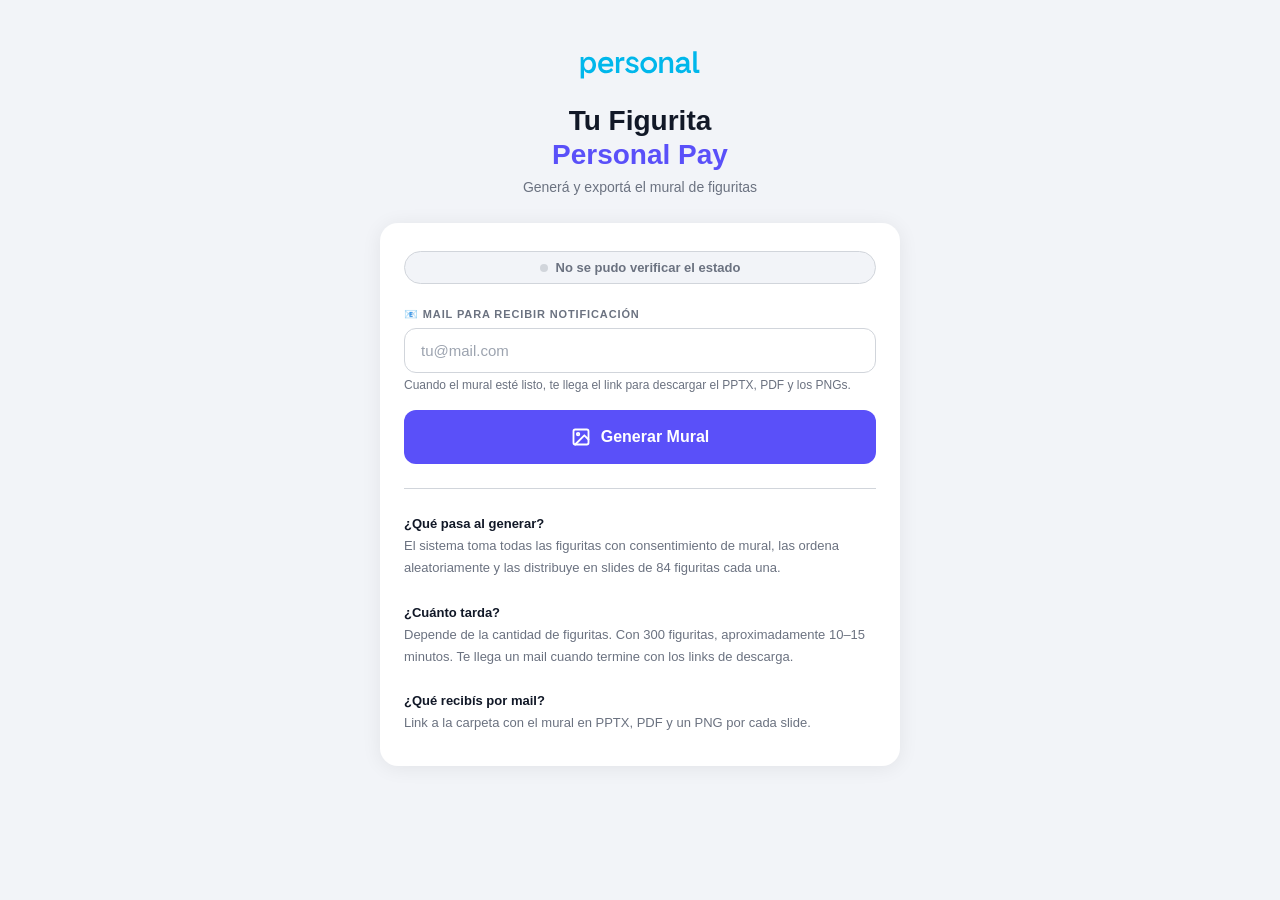
==== mural/index.html @ e44ca7a3 "all" ====
<!DOCTYPE html>
<html lang="es">

    <head>
        <meta charset="UTF-8" />
        <meta name="viewport" content="width=device-width, initial-scale=1.0" />
        <title>Panel Mural — Personal Pay</title>
        <style>
            :root {
                --c-bg: #F2F4F8;
                --c-surface: #FFFFFF;
                --c-brand: #5a50f9;
                --c-brand-dk: #150958;
                --c-accent: #d300ff;
                --c-accent-dk: #69067d;
                --c-text: #111827;
                --c-muted: #6B7280;
                --c-border: #D1D5DB;
                --c-error: #DC2626;
                --c-warn: #D97706;
                --c-warn-bg: #FFFBEB;
                --c-warn-br: #F59E0B;
                --radius: 18px;
                --radius-sm: 12px;
                --shadow: 0 2px 20px rgba(0, 0, 0, .07);
            }

            *,
            *::before,
            *::after {
                box-sizing: border-box;
                margin: 0;
                padding: 0;
            }

            body {
                font-family: -apple-system, BlinkMacSystemFont, 'Segoe UI', Roboto, sans-serif;
                background: var(--c-bg);
                color: var(--c-text);
                min-height: 100vh;
                display: flex;
                flex-direction: column;
                align-items: center;
                padding: 40px 16px 60px;
                -webkit-font-smoothing: antialiased;
            }

            .header {
                text-align: center;
                margin-bottom: 28px;
            }

            .header__eyebrow {
                font-size: 11px;
                font-weight: 700;
                letter-spacing: .14em;
                text-transform: uppercase;
                color: var(--c-brand);
                margin-bottom: 8px;
            }

            .header__title {
                font-size: 28px;
                font-weight: 800;
                line-height: 1.2;
            }

            .header__title mark {
                background: none;
                color: var(--c-brand);
            }

            .header__sub {
                margin-top: 8px;
                font-size: 14px;
                color: var(--c-muted);
            }

            .card {
                background: var(--c-surface);
                border-radius: var(--radius);
                box-shadow: var(--shadow);
                padding: 28px 24px 32px;
                width: 100%;
                max-width: 520px;
            }

            /* Estado badge */
            .status-badge {
                display: inline-flex;
                align-items: center;
                gap: 8px;
                padding: 8px 14px;
                border-radius: 100px;
                font-size: 13px;
                font-weight: 700;
                margin-bottom: 24px;
                width: 100%;
                justify-content: center;
            }

            .status-badge.idle {
                background: #F0FDF4;
                color: #065F46;
                border: 1.5px solid #86EFAC;
            }

            .status-badge.running {
                background: #EFF6FF;
                color: #1D4ED8;
                border: 1.5px solid #93C5FD;
            }

            .status-badge.done {
                background: #F5F3FF;
                color: #5B21B6;
                border: 1.5px solid #C4B5FD;
            }

            .status-badge.unknown {
                background: var(--c-bg);
                color: var(--c-muted);
                border: 1.5px solid var(--c-border);
            }

            .status-dot {
                width: 8px;
                height: 8px;
                border-radius: 50%;
                flex-shrink: 0;
            }

            .idle .status-dot {
                background: #22C55E;
            }

            .running .status-dot {
                background: #3B82F6;
                animation: pulse-dot 1.2s ease-in-out infinite;
            }

            .done .status-dot {
                background: #7C3AED;
            }

            .unknown .status-dot {
                background: var(--c-border);
            }

            @keyframes pulse-dot {

                0%,
                100% {
                    opacity: 1;
                    transform: scale(1);
                }

                50% {
                    opacity: .5;
                    transform: scale(1.4);
                }
            }

            /* Campos */
            .field {
                margin-bottom: 18px;
            }

            .field__label {
                display: block;
                font-size: 11px;
                font-weight: 700;
                letter-spacing: .08em;
                text-transform: uppercase;
                color: var(--c-muted);
                margin-bottom: 7px;
            }

            .field__input {
                width: 100%;
                font-size: 15px;
                padding: 13px 16px;
                border-radius: var(--radius-sm);
                border: 1.5px solid var(--c-border);
                background: var(--c-surface);
                color: var(--c-text);
                outline: none;
                font-family: inherit;
                transition: border-color .15s;
            }

            .field__input:focus {
                border-color: var(--c-brand);
            }

            .field__input::placeholder {
                color: #9CA3AF;
            }

            .field__hint {
                font-size: 12px;
                color: var(--c-muted);
                margin-top: 5px;
            }

            .field.is-error .field__input {
                border-color: var(--c-error);
                background: #FEF2F2;
            }

            .field__error {
                display: none;
                font-size: 12px;
                color: var(--c-error);
                font-weight: 500;
                margin-top: 5px;
            }

            .field.is-error .field__error {
                display: block;
            }

            /* Advertencia de sobreescritura */
            .warn-banner {
                display: none;
                padding: 14px 16px;
                border-radius: var(--radius-sm);
                border: 1.5px solid var(--c-warn-br);
                background: var(--c-warn-bg);
                font-size: 13px;
                color: #92400E;
                line-height: 1.6;
                margin-bottom: 18px;
            }

            .warn-banner.visible {
                display: block;
            }

            .warn-banner strong {
                display: block;
                margin-bottom: 4px;
                font-size: 14px;
            }

            /* Checkbox confirmar sobreescritura */
            .confirm-overwrite {
                display: none;
                align-items: flex-start;
                gap: 10px;
                padding: 12px 14px;
                border-radius: var(--radius-sm);
                border: 1.5px solid var(--c-warn-br);
                background: var(--c-warn-bg);
                cursor: pointer;
                margin-bottom: 18px;
                -webkit-tap-highlight-color: transparent;
                user-select: none;
            }

            .confirm-overwrite.visible {
                display: flex;
            }

            .confirm-overwrite input[type="checkbox"] {
                width: 20px;
                height: 20px;
                min-width: 20px;
                accent-color: var(--c-warn);
                margin-top: 1px;
            }

            .confirm-overwrite__text {
                font-size: 13px;
                color: #92400E;
                line-height: 1.5;
            }

            /* Botón */
            .btn-generar {
                display: flex;
                align-items: center;
                justify-content: center;
                gap: 10px;
                width: 100%;
                min-height: 54px;
                padding: 16px;
                border-radius: var(--radius-sm);
                border: none;
                background: var(--c-brand);
                color: #fff;
                font-size: 16px;
                font-weight: 700;
                font-family: inherit;
                cursor: pointer;
                -webkit-tap-highlight-color: transparent;
                transition: background .12s, opacity .12s;
            }

            .btn-generar:active:not(:disabled) {
                background: var(--c-brand-dk);
            }

            .btn-generar:disabled {
                background: var(--c-border);
                color: var(--c-muted);
                cursor: not-allowed;
            }

            .btn-generar svg {
                width: 20px;
                height: 20px;
                flex-shrink: 0;
            }

            /* Spinner dentro del botón */
            .btn-spinner {
                width: 18px;
                height: 18px;
                border: 2.5px solid rgba(255, 255, 255, .4);
                border-top-color: #fff;
                border-radius: 50%;
                animation: spin .7s linear infinite;
                display: none;
            }

            .loading .btn-spinner {
                display: block;
            }

            .loading .btn-icon {
                display: none;
            }

            @keyframes spin {
                to {
                    transform: rotate(360deg);
                }
            }

            /* Resultado */
            .result {
                display: none;
                margin-top: 20px;
                padding: 16px;
                border-radius: var(--radius-sm);
                font-size: 14px;
                line-height: 1.6;
            }

            .result.ok {
                background: #F0FDF4;
                border: 1.5px solid #86EFAC;
                color: #065F46;
            }

            .result.error {
                background: #FEF2F2;
                border: 1.5px solid #FCA5A5;
                color: var(--c-error);
            }

            .result.visible {
                display: block;
            }

            .result strong {
                display: block;
                font-size: 15px;
                margin-bottom: 4px;
            }

            .divider {
                border: none;
                border-top: 1px solid var(--c-border);
                margin: 24px 0;
            }

            .info-section {
                font-size: 13px;
                color: var(--c-muted);
                line-height: 1.7;
            }

            .info-section strong {
                color: var(--c-text);
            }

        </style>
    </head>

    <body>

        <div class="header">
            <img src="../personal-logo.svg" style="height: 50px; margin-bottom: 10px;">
            <h1 class="header__title">Tu Figurita<br><mark>Personal Pay</mark></h1>
            <p class="header__sub">Generá y exportá el mural de figuritas</p>
        </div>

        <div class="card">

            <!-- Estado actual -->
            <div class="status-badge unknown" id="statusBadge">
                <span class="status-dot"></span>
                <span id="statusText">Verificando estado…</span>
            </div>

            <!-- Advertencia si hay mural en progreso -->
            <div class="warn-banner" id="warnBanner">
                <strong>⚠️ Hay un mural en proceso de generación</strong>
                Si generás uno nuevo, el actual se interrumpirá y se sobreescribirá.
                Confirmá que querés continuar.
            </div>

            <!-- Checkbox de confirmación -->
            <label class="confirm-overwrite" id="confirmOverwrite">
                <input type="checkbox" id="checkOverwrite" />
                <span class="confirm-overwrite__text">
                    Entiendo que el mural en proceso se sobreescribirá con una nueva generación.
                </span>
            </label>

            <!-- Mail de notificación -->
            <div class="field" id="fieldMail">
                <label class="field__label" for="inputMail">📧 Mail para recibir notificación</label>
                <input class="field__input" type="email" id="inputMail" placeholder="tu@mail.com" autocomplete="email"
                    autocorrect="off" autocapitalize="none" inputmode="email" />
                <p class="field__hint">Cuando el mural esté listo, te llega el link para descargar el PPTX, PDF y los
                    PNGs.</p>
                <p class="field__error">Ingresá un mail válido.</p>
            </div>

            <!-- Botón principal -->
            <button type="button" class="btn-generar" id="btnGenerar">
                <svg class="btn-icon" viewBox="0 0 24 24" fill="none" stroke="currentColor" stroke-width="2.2"
                    stroke-linecap="round" stroke-linejoin="round">
                    <rect x="3" y="3" width="18" height="18" rx="2" />
                    <circle cx="8.5" cy="8.5" r="1.5" />
                    <polyline points="21 15 16 10 5 21" />
                </svg>
                <div class="btn-spinner"></div>
                <span class="btn-label">Generar Mural</span>
            </button>

            <!-- Resultado -->
            <div class="result" id="result"></div>

            <hr class="divider" />

            <div class="info-section">
                <strong>¿Qué pasa al generar?</strong><br>
                El sistema toma todas las figuritas con consentimiento de mural,
                las ordena aleatoriamente y las distribuye en slides de 84 figuritas cada una.<br><br>
                <strong>¿Cuánto tarda?</strong><br>
                Depende de la cantidad de figuritas. Con 300 figuritas, aproximadamente 10–15 minutos.
                Te llega un mail cuando termine con los links de descarga.<br><br>
                <strong>¿Qué recibís por mail?</strong><br>
                Link a la carpeta con el mural en PPTX, PDF y un PNG por cada slide.
            </div>

        </div>

        <script>
            const BACKEND_URL = 'https://script.google.com/macros/s/AKfycbwb_blECxEBUJMKPtg1Oh82Zq3f-W1RBzpWKhOZaPq53uibZO55l4_CMMJMqu6irgvu/exec';

            const statusBadge = document.getElementById('statusBadge');
            const statusText = document.getElementById('statusText');
            const warnBanner = document.getElementById('warnBanner');
            const confirmOverwrite = document.getElementById('confirmOverwrite');
            const checkOverwrite = document.getElementById('checkOverwrite');
            const fieldMail = document.getElementById('fieldMail');
            const inputMail = document.getElementById('inputMail');
            const btnGenerar = document.getElementById('btnGenerar');
            const result = document.getElementById('result');

            // Estado: 'idle' = sin mural, 'running' = generándose, 'done' = mural listo
            let estadoMural = 'unknown';

            // ── VERIFICAR ESTADO AL CARGAR ────────────────────────────
            async function checkEstado() {
                try {
                    const r = await fetch(`${BACKEND_URL}?action=mural_status`);
                    const data = await r.json();
                    if (data.enProceso) {
                        estadoMural = 'running';
                    } else if (data.tieneMural) {
                        estadoMural = 'done';
                    } else {
                        estadoMural = 'idle';
                    }
                    muralEnProceso = data.enProceso === true;
                    actualizarUI();
                } catch (_) {
                    statusBadge.className = 'status-badge unknown';
                    statusText.textContent = 'No se pudo verificar el estado';
                }
            }

            function actualizarUI() {
                // Badge de estado
                if (estadoMural === 'running') {
                    statusBadge.className = 'status-badge running';
                    statusText.textContent = '⏳ Mural generándose ahora…';
                    warnBanner.classList.add('visible');
                    confirmOverwrite.classList.add('visible');
                    btnGenerar.querySelector('.btn-label').textContent = 'Generar nuevo mural';
                } else if (estadoMural === 'done') {
                    statusBadge.className = 'status-badge done';
                    statusText.textContent = '✅ Hay un mural generado';
                    warnBanner.classList.remove('visible');
                    confirmOverwrite.classList.remove('visible');
                    checkOverwrite.checked = false;
                    btnGenerar.querySelector('.btn-label').textContent = 'Generar nuevo mural';
                } else {
                    statusBadge.className = 'status-badge idle';
                    statusText.textContent = '🟢 Listo para generar';
                    warnBanner.classList.remove('visible');
                    confirmOverwrite.classList.remove('visible');
                    checkOverwrite.checked = false;
                    btnGenerar.querySelector('.btn-label').textContent = 'Generar Mural';
                }
            }

            // ── VALIDACIÓN ────────────────────────────────────────────
            function validar() {
                const mail = inputMail.value.trim();
                if (!/^[^\s@]+@[^\s@]+\.[^\s@]+$/.test(mail)) {
                    fieldMail.classList.add('is-error');
                    return false;
                }
                fieldMail.classList.remove('is-error');

                if (muralEnProceso && !checkOverwrite.checked) {
                    confirmOverwrite.style.border = '1.5px solid var(--c-error)';
                    return false;
                }
                confirmOverwrite.style.border = '';
                return true;
            }

            inputMail.addEventListener('input', () => fieldMail.classList.remove('is-error'));

            // ── GENERAR MURAL ─────────────────────────────────────────
            btnGenerar.addEventListener('click', async () => {
                result.className = 'result';
                result.innerHTML = '';

                if (!validar()) return;

                btnGenerar.disabled = true;
                btnGenerar.classList.add('loading');
                btnGenerar.textContent = '';
                btnGenerar.innerHTML = '<div class="btn-spinner"></div> Enviando…';

                try {
                    const mail = inputMail.value.trim();
                    const overwrite = muralEnProceso && checkOverwrite.checked;
                    const url = `${BACKEND_URL}?action=mural&mail=${encodeURIComponent(mail)}&overwrite=${overwrite}`;
                    const r = await fetch(url);
                    const data = await r.json();

                    if (data.status === 'ok') {
                        result.className = 'result ok visible';
                        result.innerHTML = `
            <strong>✅ Generación iniciada</strong>
            Cuando el mural esté listo, vas a recibir un mail en
            <strong>${mail}</strong> con los links para descargar
            el PPTX, PDF y los PNGs de cada slide.
          `;
                        muralEnProceso = true;
                        actualizarUI();
                    } else {
                        throw new Error(data.message || 'Error desconocido');
                    }

                } catch (err) {
                    result.className = 'result error visible';
                    result.innerHTML = `<strong>❌ Error</strong>${err.message}`;
                } finally {
                    btnGenerar.disabled = false;
                    btnGenerar.classList.remove('loading');
                    btnGenerar.innerHTML = `
          <svg class="btn-icon" viewBox="0 0 24 24" fill="none" stroke="currentColor"
               stroke-width="2.2" stroke-linecap="round" stroke-linejoin="round">
            <rect x="3" y="3" width="18" height="18" rx="2"/>
            <circle cx="8.5" cy="8.5" r="1.5"/>
            <polyline points="21 15 16 10 5 21"/>
          </svg>
          <div class="btn-spinner"></div>
          Generar Mural
        `;
                }
            });

            // Inicializar
            checkEstado();
        </script>

    </body>

</html>
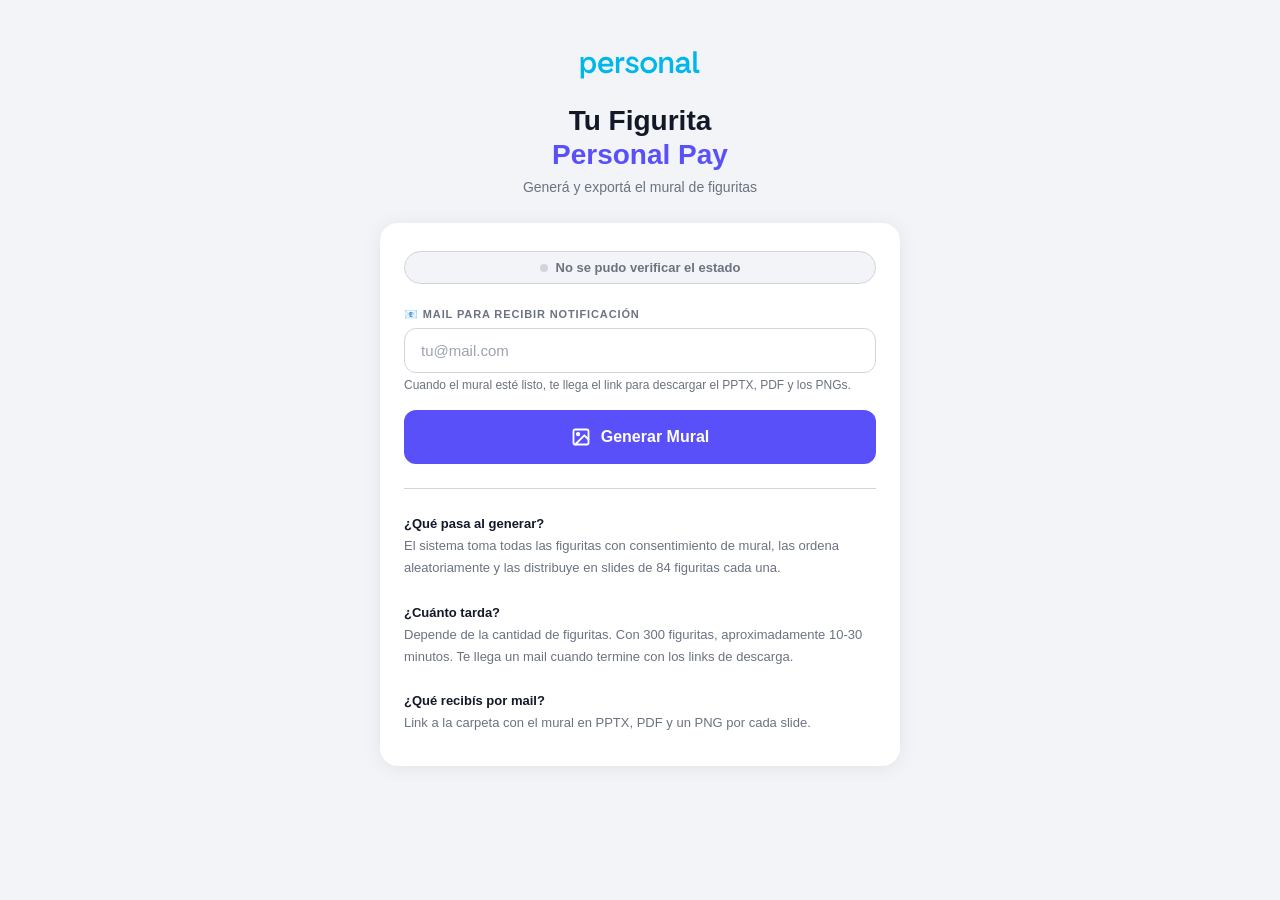
==== commit fa23d649: "all" ====
--- a/mural/index.html
+++ b/mural/index.html
@@ -5,6 +5,7 @@
         <meta charset="UTF-8" />
         <meta name="viewport" content="width=device-width, initial-scale=1.0" />
         <title>Panel Mural — Personal Pay</title>
+        <link rel="icon" href="../favicon.png" sizes="32x32">
         <style>
             :root {
                 --c-bg: #F2F4F8;
@@ -231,6 +232,12 @@
                 color: #92400E;
                 line-height: 1.6;
                 margin-bottom: 18px;
+            }
+
+            .warn-banner--info {
+                border-color: #93C5FD;
+                background: #EFF6FF;
+                color: #1E40AF;
             }
 
             .warn-banner.visible {
@@ -406,10 +413,17 @@
             </div>
 
             <!-- Advertencia si hay mural en progreso -->
+            <!-- Advertencia si hay mural en proceso -->
             <div class="warn-banner" id="warnBanner">
                 <strong>⚠️ Hay un mural en proceso de generación</strong>
                 Si generás uno nuevo, el actual se interrumpirá y se sobreescribirá.
                 Confirmá que querés continuar.
+            </div>
+
+            <!-- Banner de figuritas nuevas fuera del mural -->
+            <div class="warn-banner warn-banner--info" id="newFigsBanner">
+                <strong>🆕 Hay figuritas nuevas fuera del mural</strong>
+                <span id="newFigsText"></span>
             </div>
 
             <!-- Checkbox de confirmación -->
@@ -452,7 +466,7 @@
                 El sistema toma todas las figuritas con consentimiento de mural,
                 las ordena aleatoriamente y las distribuye en slides de 84 figuritas cada una.<br><br>
                 <strong>¿Cuánto tarda?</strong><br>
-                Depende de la cantidad de figuritas. Con 300 figuritas, aproximadamente 10–15 minutos.
+                Depende de la cantidad de figuritas. Con 300 figuritas, aproximadamente 10-30 minutos.
                 Te llega un mail cuando termine con los links de descarga.<br><br>
                 <strong>¿Qué recibís por mail?</strong><br>
                 Link a la carpeta con el mural en PPTX, PDF y un PNG por cada slide.
@@ -475,12 +489,19 @@
 
             // Estado: 'idle' = sin mural, 'running' = generándose, 'done' = mural listo
             let estadoMural = 'unknown';
+            let muralEnProceso = false;
+            let figuritasNuevas = 0;
+
+            const newFigsBanner = document.getElementById('newFigsBanner');
+            const newFigsText = document.getElementById('newFigsText');
 
             // ── VERIFICAR ESTADO AL CARGAR ────────────────────────────
             async function checkEstado() {
                 try {
                     const r = await fetch(`${BACKEND_URL}?action=mural_status`);
                     const data = await r.json();
+                    muralEnProceso = data.enProceso === true;
+                    figuritasNuevas = data.figuritasNuevas || 0;
                     if (data.enProceso) {
                         estadoMural = 'running';
                     } else if (data.tieneMural) {
@@ -488,7 +509,6 @@
                     } else {
                         estadoMural = 'idle';
                     }
-                    muralEnProceso = data.enProceso === true;
                     actualizarUI();
                 } catch (_) {
                     statusBadge.className = 'status-badge unknown';
@@ -496,28 +516,40 @@
                 }
             }
 
+            function setBtnLabel(texto) {
+                const label = btnGenerar.querySelector('.btn-label');
+                if (label) label.textContent = texto;
+            }
+
             function actualizarUI() {
-                // Badge de estado
+                // Banner de figuritas nuevas (solo cuando hay mural y hay nuevas)
+                if (estadoMural === 'done' && figuritasNuevas > 0) {
+                    newFigsText.textContent = `Hay ${figuritasNuevas} figurita${figuritasNuevas > 1 ? 's' : ''} nueva${figuritasNuevas > 1 ? 's' : ''} que no están en el mural actual. Generá un nuevo mural para incluirlas.`;
+                    newFigsBanner.classList.add('visible');
+                } else {
+                    newFigsBanner.classList.remove('visible');
+                }
+
                 if (estadoMural === 'running') {
                     statusBadge.className = 'status-badge running';
                     statusText.textContent = '⏳ Mural generándose ahora…';
                     warnBanner.classList.add('visible');
                     confirmOverwrite.classList.add('visible');
-                    btnGenerar.querySelector('.btn-label').textContent = 'Generar nuevo mural';
+                    setBtnLabel('Generar nuevo mural');
                 } else if (estadoMural === 'done') {
                     statusBadge.className = 'status-badge done';
                     statusText.textContent = '✅ Hay un mural generado';
                     warnBanner.classList.remove('visible');
                     confirmOverwrite.classList.remove('visible');
                     checkOverwrite.checked = false;
-                    btnGenerar.querySelector('.btn-label').textContent = 'Generar nuevo mural';
+                    setBtnLabel('Generar nuevo mural');
                 } else {
                     statusBadge.className = 'status-badge idle';
                     statusText.textContent = '🟢 Listo para generar';
                     warnBanner.classList.remove('visible');
                     confirmOverwrite.classList.remove('visible');
                     checkOverwrite.checked = false;
-                    btnGenerar.querySelector('.btn-label').textContent = 'Generar Mural';
+                    setBtnLabel('Generar Mural');
                 }
             }
 
@@ -580,15 +612,16 @@
                     btnGenerar.disabled = false;
                     btnGenerar.classList.remove('loading');
                     btnGenerar.innerHTML = `
-          <svg class="btn-icon" viewBox="0 0 24 24" fill="none" stroke="currentColor"
-               stroke-width="2.2" stroke-linecap="round" stroke-linejoin="round">
-            <rect x="3" y="3" width="18" height="18" rx="2"/>
-            <circle cx="8.5" cy="8.5" r="1.5"/>
-            <polyline points="21 15 16 10 5 21"/>
-          </svg>
-          <div class="btn-spinner"></div>
-          Generar Mural
-        `;
+                        <svg class="btn-icon" viewBox="0 0 24 24" fill="none" stroke="currentColor"
+                             stroke-width="2.2" stroke-linecap="round" stroke-linejoin="round">
+                            <rect x="3" y="3" width="18" height="18" rx="2"/>
+                            <circle cx="8.5" cy="8.5" r="1.5"/>
+                            <polyline points="21 15 16 10 5 21"/>
+                        </svg>
+                        <div class="btn-spinner"></div>
+                        <span class="btn-label">Generar Mural</span>
+                    `;
+                    actualizarUI();
                 }
             });
 
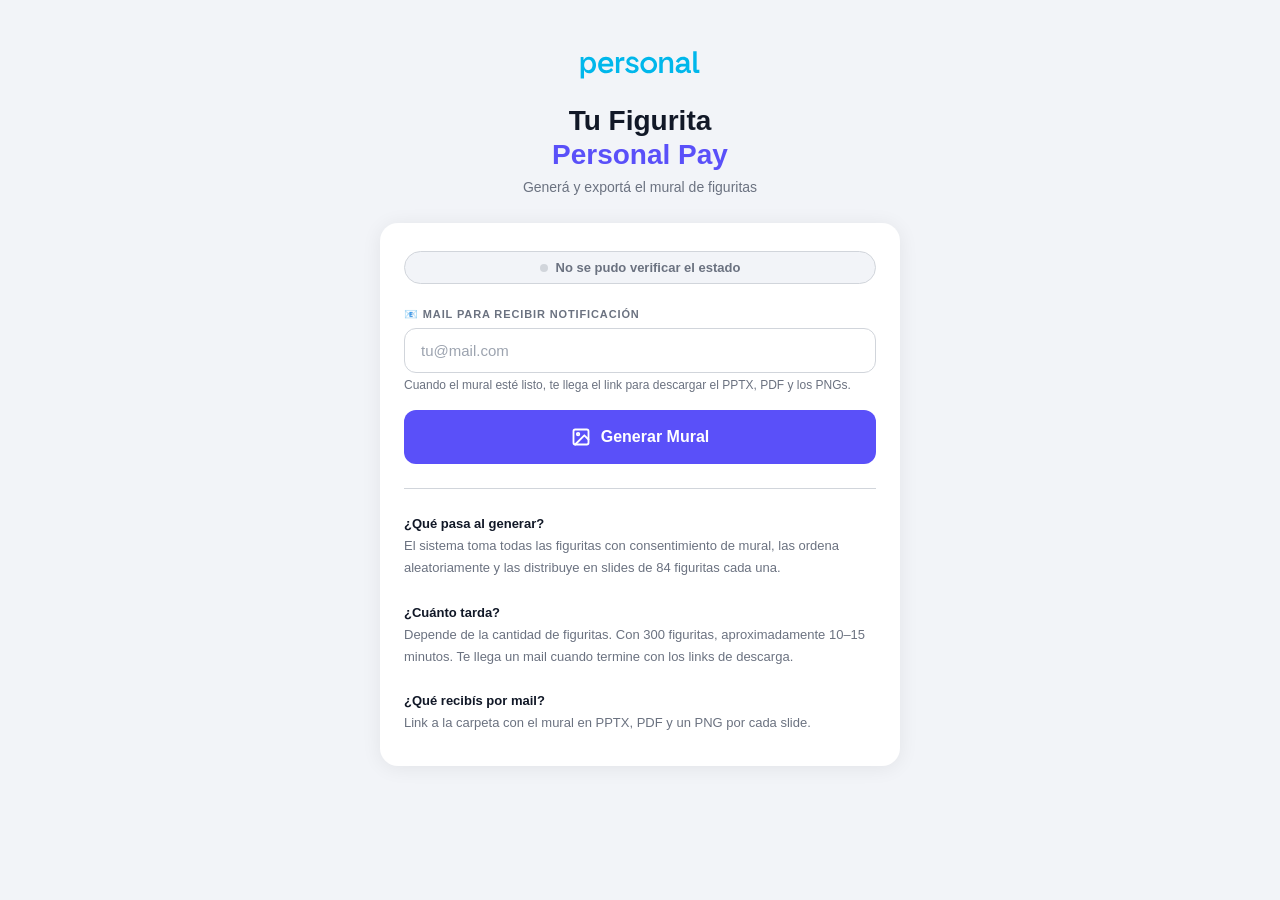
==== commit 239781c6: "all" ====
--- a/mural/index.html
+++ b/mural/index.html
@@ -466,7 +466,7 @@
                 El sistema toma todas las figuritas con consentimiento de mural,
                 las ordena aleatoriamente y las distribuye en slides de 84 figuritas cada una.<br><br>
                 <strong>¿Cuánto tarda?</strong><br>
-                Depende de la cantidad de figuritas. Con 300 figuritas, aproximadamente 10-30 minutos.
+                Depende de la cantidad de figuritas. Con 300 figuritas, aproximadamente 10–15 minutos.
                 Te llega un mail cuando termine con los links de descarga.<br><br>
                 <strong>¿Qué recibís por mail?</strong><br>
                 Link a la carpeta con el mural en PPTX, PDF y un PNG por cada slide.
@@ -491,6 +491,7 @@
             let estadoMural = 'unknown';
             let muralEnProceso = false;
             let figuritasNuevas = 0;
+            let totalElegibles = 0;
 
             const newFigsBanner = document.getElementById('newFigsBanner');
             const newFigsText = document.getElementById('newFigsText');
@@ -502,6 +503,7 @@
                     const data = await r.json();
                     muralEnProceso = data.enProceso === true;
                     figuritasNuevas = data.figuritasNuevas || 0;
+                    totalElegibles = data.totalElegibles || 0;
                     if (data.enProceso) {
                         estadoMural = 'running';
                     } else if (data.tieneMural) {
@@ -522,7 +524,22 @@
             }
 
             function actualizarUI() {
-                // Banner de figuritas nuevas (solo cuando hay mural y hay nuevas)
+                // Sin figuritas elegibles: deshabilitar botón y mostrar aviso
+                if (totalElegibles === 0 && estadoMural !== 'running') {
+                    statusBadge.className = 'status-badge unknown';
+                    statusText.textContent = '⚠️ No hay figuritas para el mural';
+                    btnGenerar.disabled = true;
+                    setBtnLabel('Sin figuritas disponibles');
+                    newFigsBanner.classList.remove('visible');
+                    warnBanner.classList.remove('visible');
+                    confirmOverwrite.classList.remove('visible');
+                    return;
+                }
+
+                // Habilitar botón (puede estar deshabilitado de una verificación anterior)
+                if (!muralEnProceso) btnGenerar.disabled = false;
+
+                // Banner de figuritas nuevas fuera del mural
                 if (estadoMural === 'done' && figuritasNuevas > 0) {
                     newFigsText.textContent = `Hay ${figuritasNuevas} figurita${figuritasNuevas > 1 ? 's' : ''} nueva${figuritasNuevas > 1 ? 's' : ''} que no están en el mural actual. Generá un nuevo mural para incluirlas.`;
                     newFigsBanner.classList.add('visible');
@@ -538,14 +555,14 @@
                     setBtnLabel('Generar nuevo mural');
                 } else if (estadoMural === 'done') {
                     statusBadge.className = 'status-badge done';
-                    statusText.textContent = '✅ Hay un mural generado';
+                    statusText.textContent = `✅ Mural generado (${totalElegibles} figuritas)`;
                     warnBanner.classList.remove('visible');
                     confirmOverwrite.classList.remove('visible');
                     checkOverwrite.checked = false;
                     setBtnLabel('Generar nuevo mural');
                 } else {
                     statusBadge.className = 'status-badge idle';
-                    statusText.textContent = '🟢 Listo para generar';
+                    statusText.textContent = `🟢 Listo — ${totalElegibles} figurita${totalElegibles !== 1 ? 's' : ''} para el mural`;
                     warnBanner.classList.remove('visible');
                     confirmOverwrite.classList.remove('visible');
                     checkOverwrite.checked = false;
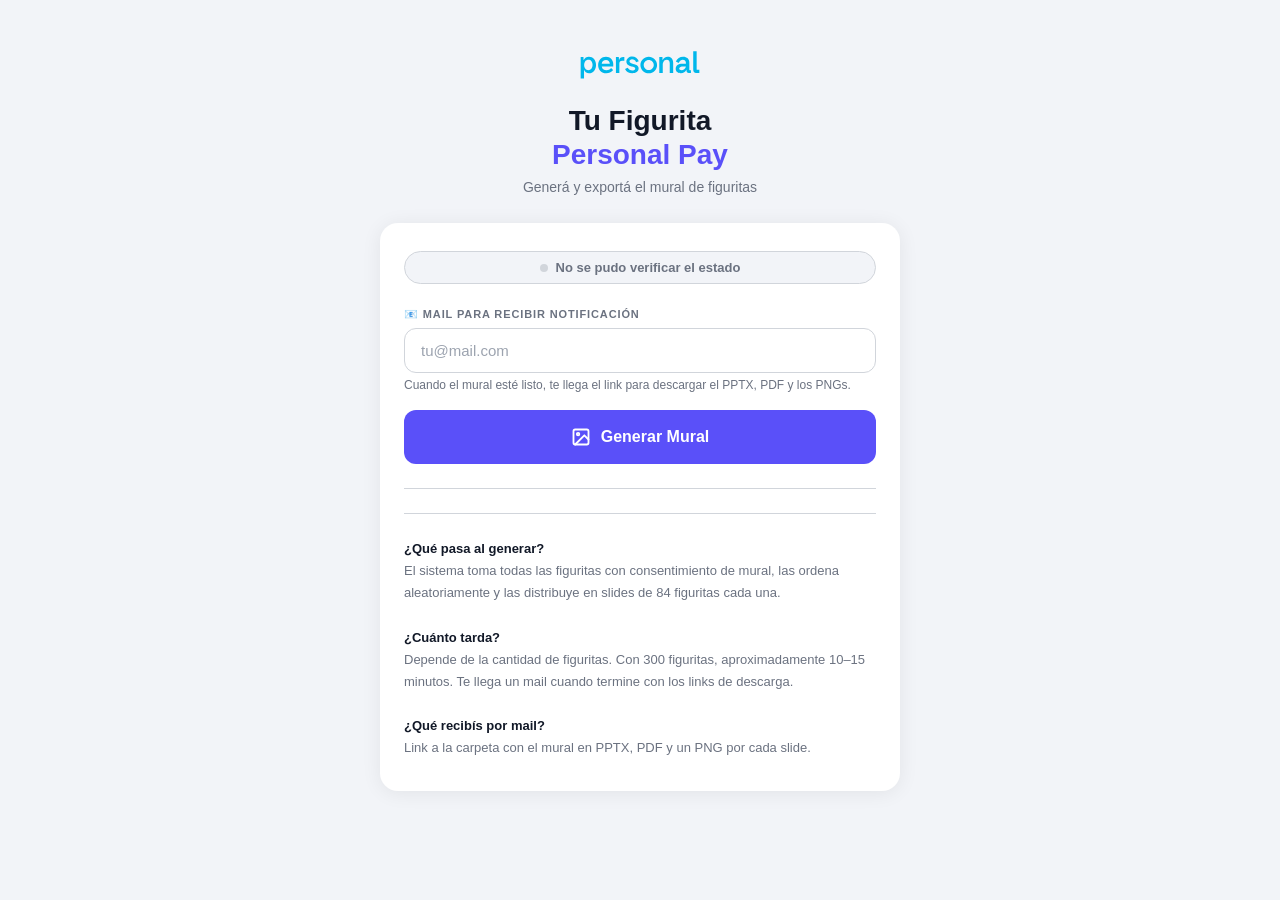
==== commit 45d38c39: "all" ====
--- a/mural/index.html
+++ b/mural/index.html
@@ -393,6 +393,104 @@
                 color: var(--c-text);
             }
 
+            /* Último mural generado */
+            .ultimo-mural {
+                display: none;
+                margin-top: 20px;
+                padding: 16px;
+                border-radius: var(--radius-sm);
+                border: 1.5px solid #C4B5FD;
+                background: #F5F3FF;
+            }
+
+            .ultimo-mural.visible {
+                display: block;
+            }
+
+            .ultimo-mural__titulo {
+                font-size: 11px;
+                font-weight: 700;
+                text-transform: uppercase;
+                letter-spacing: .08em;
+                color: #5B21B6;
+                margin-bottom: 10px;
+            }
+
+            .ultimo-mural__meta {
+                font-size: 13px;
+                color: var(--c-muted);
+                margin-bottom: 12px;
+                line-height: 1.6;
+            }
+
+            .ultimo-mural__meta strong {
+                color: var(--c-text);
+            }
+
+            .mural-links {
+                display: flex;
+                flex-direction: column;
+                gap: 7px;
+            }
+
+            .mural-link {
+                display: flex;
+                align-items: center;
+                gap: 8px;
+                padding: 9px 13px;
+                border-radius: var(--radius-sm);
+                background: var(--c-surface);
+                border: 1.5px solid #C4B5FD;
+                font-size: 13px;
+                font-weight: 600;
+                color: #5B21B6;
+                text-decoration: none;
+                transition: background .12s;
+            }
+
+            .mural-link:hover {
+                background: #EDE9FE;
+            }
+
+            .mural-link svg {
+                width: 15px;
+                height: 15px;
+                flex-shrink: 0;
+            }
+
+            .mural-link--folder {
+                color: var(--c-muted);
+                border-color: var(--c-border);
+                font-weight: 400;
+            }
+
+            .pngs-list {
+                display: flex;
+                flex-wrap: wrap;
+                gap: 5px;
+                margin-top: 8px;
+            }
+
+            .png-link {
+                font-size: 11px;
+                color: #5B21B6;
+                text-decoration: none;
+                padding: 3px 8px;
+                border-radius: 6px;
+                background: var(--c-surface);
+                border: 1px solid #C4B5FD;
+            }
+
+            .png-link:hover {
+                background: #EDE9FE;
+            }
+
+            .png-label {
+                font-size: 12px;
+                color: var(--c-muted);
+                margin-bottom: 4px;
+            }
+
         </style>
     </head>
 
@@ -461,6 +559,15 @@
 
             <hr class="divider" />
 
+            <!-- Último mural generado -->
+            <div class="ultimo-mural" id="ultimoMural">
+                <p class="ultimo-mural__titulo">📦 Último mural generado</p>
+                <p class="ultimo-mural__meta" id="ultimoMuralMeta"></p>
+                <div class="mural-links" id="muralLinks"></div>
+            </div>
+
+            <hr class="divider" id="dividerInfo" />
+
             <div class="info-section">
                 <strong>¿Qué pasa al generar?</strong><br>
                 El sistema toma todas las figuritas con consentimiento de mural,
@@ -486,6 +593,9 @@
             const inputMail = document.getElementById('inputMail');
             const btnGenerar = document.getElementById('btnGenerar');
             const result = document.getElementById('result');
+            const ultimoMuralEl = document.getElementById('ultimoMural');
+            const ultimoMuralMeta = document.getElementById('ultimoMuralMeta');
+            const muralLinksEl = document.getElementById('muralLinks');
 
             // Estado: 'idle' = sin mural, 'running' = generándose, 'done' = mural listo
             let estadoMural = 'unknown';
@@ -511,11 +621,73 @@
                     } else {
                         estadoMural = 'idle';
                     }
+                    renderUltimoMural(data.ultimoMural);
                     actualizarUI();
                 } catch (_) {
                     statusBadge.className = 'status-badge unknown';
                     statusText.textContent = 'No se pudo verificar el estado';
                 }
+            }
+
+            function renderUltimoMural(data) {
+                if (!data) {
+                    ultimoMuralEl.classList.remove('visible');
+                    return;
+                }
+                ultimoMuralEl.classList.add('visible');
+
+                // Meta: versión y fecha
+                ultimoMuralMeta.innerHTML =
+                    `<strong>${data.version}</strong> — ${data.fecha}`;
+
+                // Links
+                let html = '<div class="mural-links">';
+
+                // Carpeta
+                if (data.carpetaUrl) {
+                    html += `<a class="mural-link mural-link--folder" href="${data.carpetaUrl}" target="_blank" rel="noopener">
+                        <svg viewBox="0 0 24 24" fill="none" stroke="currentColor" stroke-width="2" stroke-linecap="round" stroke-linejoin="round">
+                            <path d="M22 19a2 2 0 0 1-2 2H4a2 2 0 0 1-2-2V5a2 2 0 0 1 2-2h5l2 3h9a2 2 0 0 1 2 2z"/>
+                        </svg>
+                        Abrir carpeta en Drive
+                    </a>`;
+                }
+
+                // PPTX
+                if (data.pptxUrl) {
+                    html += `<a class="mural-link" href="${data.pptxUrl}" target="_blank" rel="noopener">
+                        <svg viewBox="0 0 24 24" fill="none" stroke="currentColor" stroke-width="2" stroke-linecap="round" stroke-linejoin="round">
+                            <path d="M21 15v4a2 2 0 0 1-2 2H5a2 2 0 0 1-2-2v-4"/>
+                            <polyline points="7 10 12 15 17 10"/><line x1="12" y1="15" x2="12" y2="3"/>
+                        </svg>
+                        Descargar PPTX
+                    </a>`;
+                }
+
+                // PDF
+                if (data.pdfUrl) {
+                    html += `<a class="mural-link" href="${data.pdfUrl}" target="_blank" rel="noopener">
+                        <svg viewBox="0 0 24 24" fill="none" stroke="currentColor" stroke-width="2" stroke-linecap="round" stroke-linejoin="round">
+                            <path d="M21 15v4a2 2 0 0 1-2 2H5a2 2 0 0 1-2-2v-4"/>
+                            <polyline points="7 10 12 15 17 10"/><line x1="12" y1="15" x2="12" y2="3"/>
+                        </svg>
+                        Descargar PDF
+                    </a>`;
+                }
+
+                // PNGs
+                if (data.pngs && data.pngs.length > 0) {
+                    html += `<div>
+                        <p class="png-label">PNGs por slide (${data.pngs.length}):</p>
+                        <div class="pngs-list">`;
+                    data.pngs.forEach((png, i) => {
+                        html += `<a class="png-link" href="${png.url}" target="_blank" rel="noopener">Slide ${String(i + 1).padStart(2, '0')}</a>`;
+                    });
+                    html += `</div></div>`;
+                }
+
+                html += '</div>';
+                muralLinksEl.innerHTML = html;
             }
 
             function setBtnLabel(texto) {
